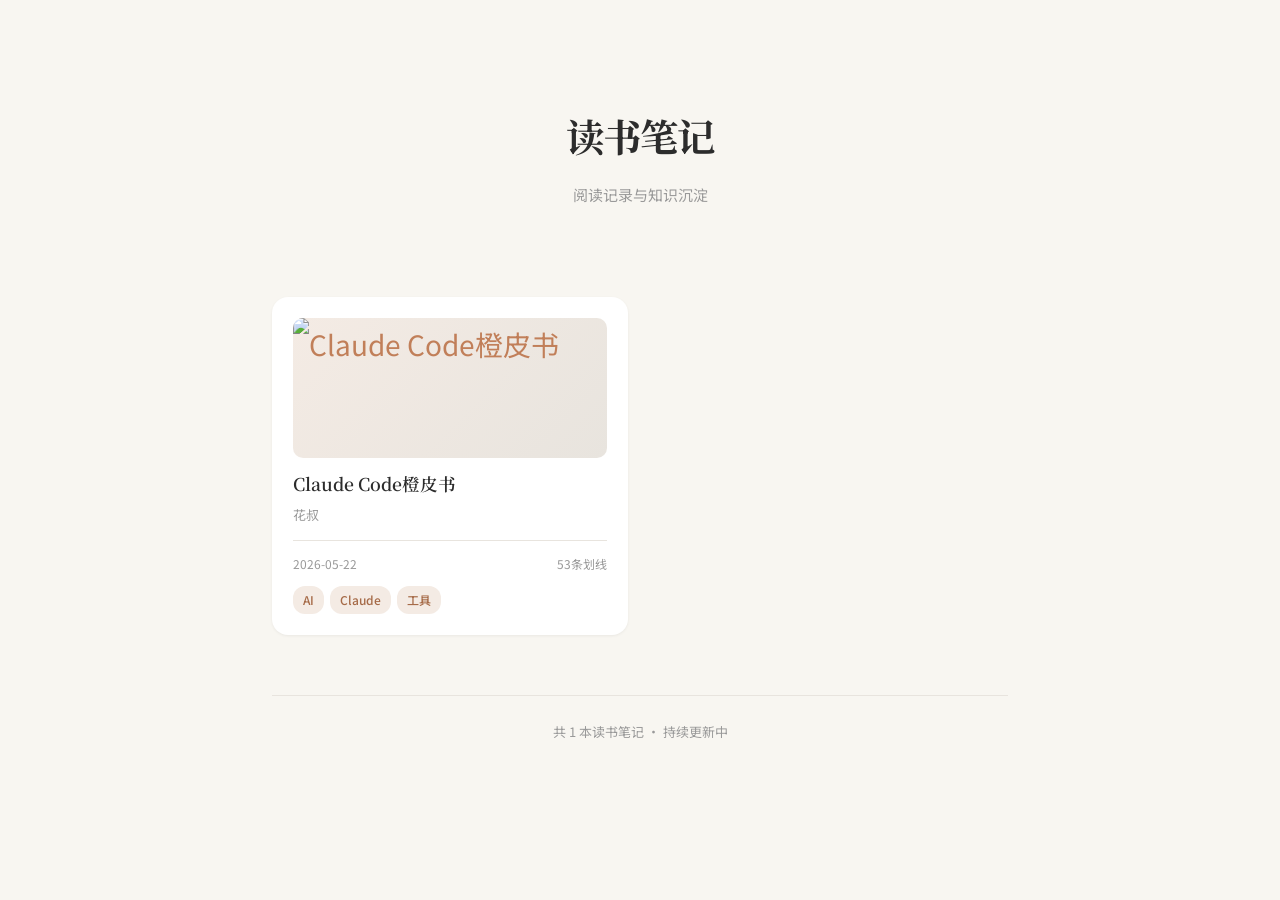
==== reading-notes.html @ 18db3ca9 "Add reading notes HTML and CSS styles Co-Authored-By: Claude Opus 4.7 <noreply@anthropic.com>" ====
<!DOCTYPE html>
<html lang="zh-CN">
<head>
    <meta charset="UTF-8">
    <meta name="viewport" content="width=device-width, initial-scale=1.0">
    <title>读书笔记</title>
    <link rel="stylesheet" href="notes.css">
</head>
<body>

<div class="index-header">
    <h1>读书笔记</h1>
    <p>阅读记录与知识沉淀</p>
</div>

<div class="notes-grid">
    <a href="claude-code-orange-book-notes.html" class="note-card">
        <img class="book-cover" src="https://weread-1258476243.file.myqcloud.com/app/snapshot/3300199881/3300199881-1599128563727-cover.jpg" alt="Claude Code橙皮书" onerror="this.style.background='linear-gradient(135deg, #f4ebe4 0%, #e8e4de 100%)';this.style.display='flex';this.style.alignItems='center';this.style.justifyContent='center';this.style.color='#c17f59';this.style.fontSize='28px';this.textContent='CC';">
        <div class="book-title">Claude Code橙皮书</div>
        <div class="book-author">花叔</div>
        <div class="book-meta">
            <span>2026-05-22</span>
            <span>53条划线</span>
        </div>
        <div class="book-tags">
            <span class="tag">AI</span>
            <span class="tag">Claude</span>
            <span class="tag">工具</span>
        </div>
    </a>
</div>

<p class="footer">共 1 本读书笔记 &middot; 持续更新中</p>

</body>
</html>
---- notes.css ----
/* ============================================
   阅读笔记 - 清爽阅读风格
   ============================================ */

/* 字体配置 */
@import url('https://fonts.googleapis.com/css2?family=Noto+Serif+SC:wght@400;600;700&family=Noto+Sans+SC:wght@300;400;500&display=swap');

/* 配色方案 - 暖色书卷气 */
:root {
    --bg-base: #f8f6f1;
    --bg-card: #ffffff;
    --text-primary: #2c2c2c;
    --text-secondary: #666666;
    --text-muted: #999999;
    --accent: #c17f59;
    --accent-light: #f4ebe4;
    --accent-hover: #a66b48;
    --border: #e8e4de;
    --shadow: rgba(0,0,0,0.06);
    --highlight: #fff9e6;
}

/* 重置 */
* { box-sizing: border-box; margin: 0; padding: 0; }
html { scroll-behavior: smooth; }

/* 基础样式 */
body {
    font-family: 'Noto Sans SC', -apple-system, BlinkMacSystemFont, sans-serif;
    line-height: 1.9;
    color: var(--text-primary);
    background: var(--bg-base);
    max-width: 800px;
    margin: 0 auto;
    padding: 60px 32px;
    font-weight: 400;
    font-size: 16px;
}

/* 标题 */
h1 {
    font-family: 'Noto Serif SC', serif;
    font-size: 2.2em;
    font-weight: 700;
    color: var(--text-primary);
    letter-spacing: -0.02em;
    margin-bottom: 8px;
}

h2 {
    font-family: 'Noto Serif SC', serif;
    font-size: 1.4em;
    font-weight: 600;
    color: var(--text-primary);
    margin: 48px 0 20px;
    padding-bottom: 12px;
    border-bottom: 1px solid var(--border);
    letter-spacing: -0.01em;
}

h3 {
    font-size: 1.05em;
    font-weight: 500;
    color: var(--text-secondary);
    margin: 24px 0 12px;
    letter-spacing: 0.02em;
}

/* 链接按钮 */
.book-link {
    display: inline-flex;
    align-items: center;
    gap: 6px;
    margin: 12px 0 32px;
    padding: 10px 20px;
    background: var(--accent);
    color: #fff;
    text-decoration: none;
    border-radius: 24px;
    font-size: 14px;
    font-weight: 500;
    transition: all 0.2s ease;
    border: none;
    cursor: pointer;
}
.book-link:hover {
    background: var(--accent-hover);
    transform: translateY(-1px);
    box-shadow: 0 4px 12px rgba(193,127,89,0.25);
}

/* 章节卡片 */
.section {
    background: var(--bg-card);
    border-radius: 16px;
    padding: 32px 36px;
    margin-bottom: 24px;
    box-shadow: 0 1px 3px var(--shadow);
    border: 1px solid rgba(0,0,0,0.04);
    transition: box-shadow 0.3s ease;
}
.section:hover {
    box-shadow: 0 4px 16px var(--shadow);
}

/* 引用块 */
.quote {
    background: var(--accent-light);
    border-left: 3px solid var(--accent);
    padding: 16px 20px;
    margin: 16px 0;
    border-radius: 0 12px 12px 0;
    font-family: 'Noto Serif SC', serif;
    font-size: 0.95em;
    line-height: 1.8;
    color: var(--text-primary);
}

/* 列表 */
ul, ol {
    padding-left: 24px;
    margin: 12px 0;
}
li {
    margin: 8px 0;
    color: var(--text-secondary);
}
li strong {
    color: var(--text-primary);
    font-weight: 500;
}

/* 表格 */
table {
    width: 100%;
    border-collapse: collapse;
    margin: 16px 0;
    font-size: 14px;
    border-radius: 12px;
    overflow: hidden;
    border: 1px solid var(--border);
}
th {
    background: var(--accent);
    color: #fff;
    padding: 12px 16px;
    text-align: left;
    font-weight: 500;
    font-size: 13px;
}
td {
    padding: 12px 16px;
    border-bottom: 1px solid var(--border);
    color: var(--text-secondary);
}
tr:last-child td { border-bottom: none; }
tr:nth-child(even) { background: var(--accent-light); }
tr:hover { background: var(--highlight); }

/* 行内代码 */
code {
    font-family: 'SF Mono', 'Fira Code', monospace;
    background: var(--accent-light);
    padding: 2px 8px;
    border-radius: 4px;
    font-size: 0.88em;
    color: var(--accent-hover);
}

/* 分割线 */
hr {
    border: none;
    height: 1px;
    background: var(--border);
    margin: 32px 0;
}

/* 页脚 */
.footer {
    text-align: center;
    margin-top: 60px;
    padding: 24px;
    color: var(--text-muted);
    font-size: 13px;
    border-top: 1px solid var(--border);
}
.footer a {
    color: var(--accent);
    text-decoration: none;
}
.footer a:hover { text-decoration: underline; }

/* ============================================
   写在前面 - 特别样式
   ============================================ */
.intro-section {
    background: linear-gradient(135deg, #fefcf9 0%, #f5f7fa 100%);
    border-left: 4px solid #5b8a9a;
    border-radius: 0 16px 16px 0;
    padding: 28px 32px;
    margin-bottom: 32px;
}
.intro-section h2 {
    margin-top: 0;
    border-bottom: none;
    color: #4a7a8a;
    font-size: 1.2em;
}
.intro-section p {
    color: var(--text-secondary);
    margin: 8px 0;
}
.intro-section ol {
    padding-left: 24px;
    margin: 12px 0;
}
.intro-section li {
    margin: 10px 0;
    color: var(--text-secondary);
    line-height: 1.7;
}
.intro-section li strong {
    color: #4a7a8a;
    font-weight: 500;
}

/* ============================================
   笔记目录页样式
   ============================================ */
.index-header {
    text-align: center;
    margin-bottom: 48px;
    padding: 40px 0;
}
.index-header h1 {
    font-family: 'Noto Serif SC', serif;
    font-size: 2.4em;
    font-weight: 700;
    margin-bottom: 8px;
    letter-spacing: -0.03em;
}
.index-header p {
    color: var(--text-muted);
    font-size: 15px;
}

.notes-grid {
    display: grid;
    grid-template-columns: repeat(auto-fill, minmax(260px, 1fr));
    gap: 24px;
    margin-top: 32px;
}

.note-card {
    background: var(--bg-card);
    border-radius: 16px;
    padding: 20px;
    text-decoration: none;
    color: inherit;
    display: block;
    transition: all 0.3s cubic-bezier(0.4, 0, 0.2, 1);
    border: 1px solid transparent;
    box-shadow: 0 1px 3px var(--shadow);
}
.note-card:hover {
    transform: translateY(-4px);
    box-shadow: 0 12px 32px rgba(0,0,0,0.1);
    border-color: var(--accent-light);
}

.note-card .book-cover {
    width: 100%;
    height: 140px;
    object-fit: cover;
    border-radius: 10px;
    margin-bottom: 14px;
    background: linear-gradient(135deg, var(--accent-light) 0%, var(--border) 100%);
}

.note-card .book-title {
    font-family: 'Noto Serif SC', serif;
    font-size: 1.1em;
    font-weight: 600;
    margin-bottom: 6px;
    color: var(--text-primary);
    line-height: 1.4;
}

.note-card .book-author {
    font-size: 13px;
    color: var(--text-muted);
    margin-bottom: 10px;
}

.note-card .book-meta {
    display: flex;
    justify-content: space-between;
    font-size: 12px;
    color: var(--text-muted);
    margin-top: 12px;
    padding-top: 12px;
    border-top: 1px solid var(--border);
}

.note-card .book-tags {
    display: flex;
    gap: 6px;
    flex-wrap: wrap;
    margin-top: 10px;
}

.tag {
    background: var(--accent-light);
    color: var(--accent-hover);
    padding: 3px 10px;
    border-radius: 12px;
    font-size: 12px;
    font-weight: 500;
}

/* ============================================
   装饰元素
   ============================================ */
.section::before {
    content: '';
    display: block;
    width: 24px;
    height: 3px;
    background: var(--accent);
    border-radius: 2px;
    margin-bottom: 20px;
    opacity: 0.6;
}

/* 入场动画 */
@keyframes fadeInUp {
    from {
        opacity: 0;
        transform: translateY(16px);
    }
    to {
        opacity: 1;
        transform: translateY(0);
    }
}

.section, .intro-section, .note-card {
    animation: fadeInUp 0.5s ease forwards;
}
.section:nth-child(1) { animation-delay: 0.05s; }
.section:nth-child(2) { animation-delay: 0.1s; }
.section:nth-child(3) { animation-delay: 0.15s; }
.section:nth-child(4) { animation-delay: 0.2s; }
.section:nth-child(5) { animation-delay: 0.25s; }

/* 响应式 */
@media (max-width: 600px) {
    body { padding: 32px 16px; }
    h1 { font-size: 1.8em; }
    h2 { font-size: 1.25em; }
    .section { padding: 24px 20px; }
    .notes-grid { grid-template-columns: 1fr; }
}
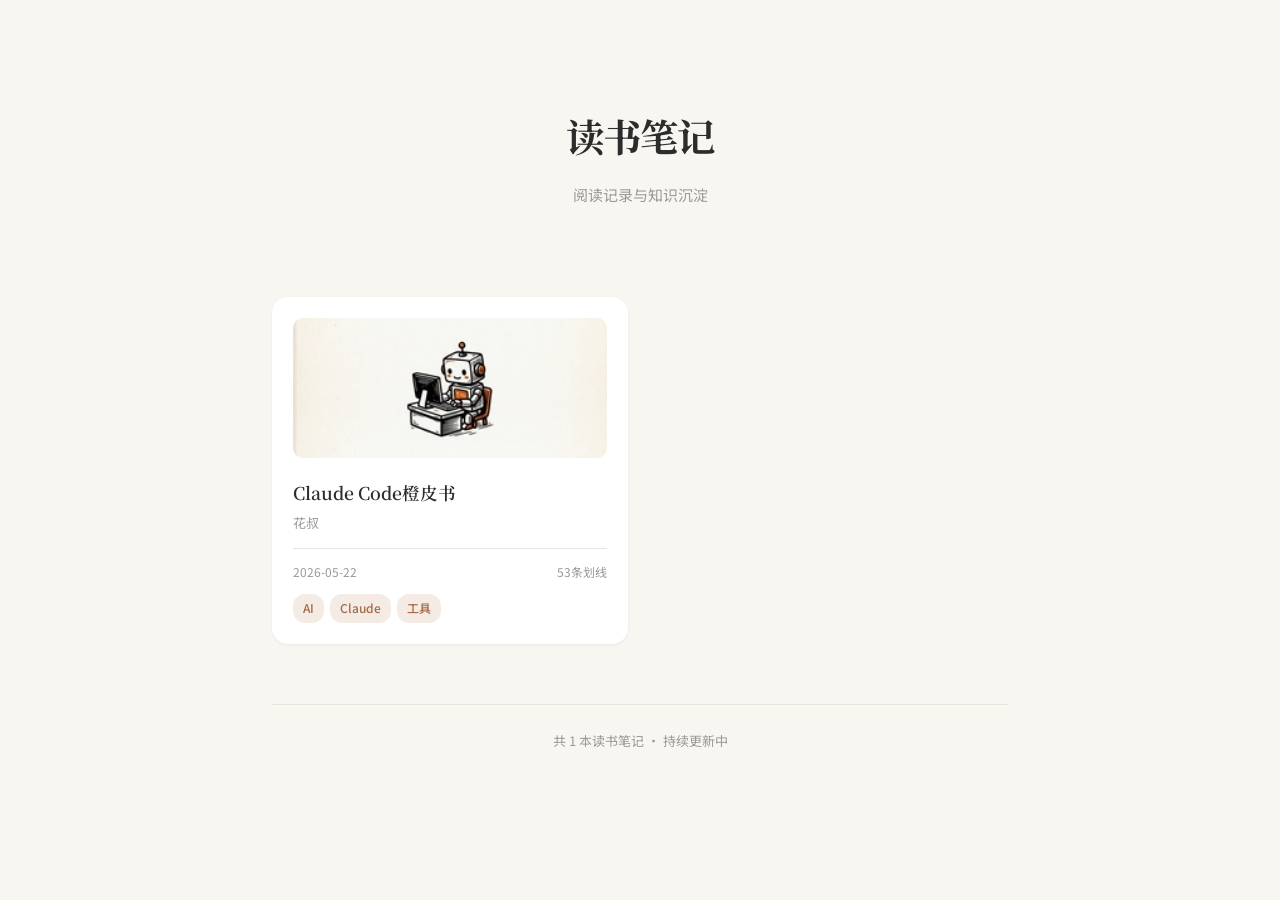
==== commit fa42dcbb: "Download book cover and update reading-notes skill - Download Claude Code橙皮书 cover via weread API to" ====
--- a/reading-notes.html
+++ b/reading-notes.html
@@ -15,7 +15,7 @@
 
 <div class="notes-grid">
     <a href="claude-code-orange-book-notes.html" class="note-card">
-        <img class="book-cover" src="https://weread-1258476243.file.myqcloud.com/app/snapshot/3300199881/3300199881-1599128563727-cover.jpg" alt="Claude Code橙皮书" onerror="this.style.background='linear-gradient(135deg, #f4ebe4 0%, #e8e4de 100%)';this.style.display='flex';this.style.alignItems='center';this.style.justifyContent='center';this.style.color='#c17f59';this.style.fontSize='28px';this.textContent='CC';">
+        <img class="book-cover" src="images/3300199881-cover.jpg" alt="Claude Code橙皮书">
         <div class="book-title">Claude Code橙皮书</div>
         <div class="book-author">花叔</div>
         <div class="book-meta">
